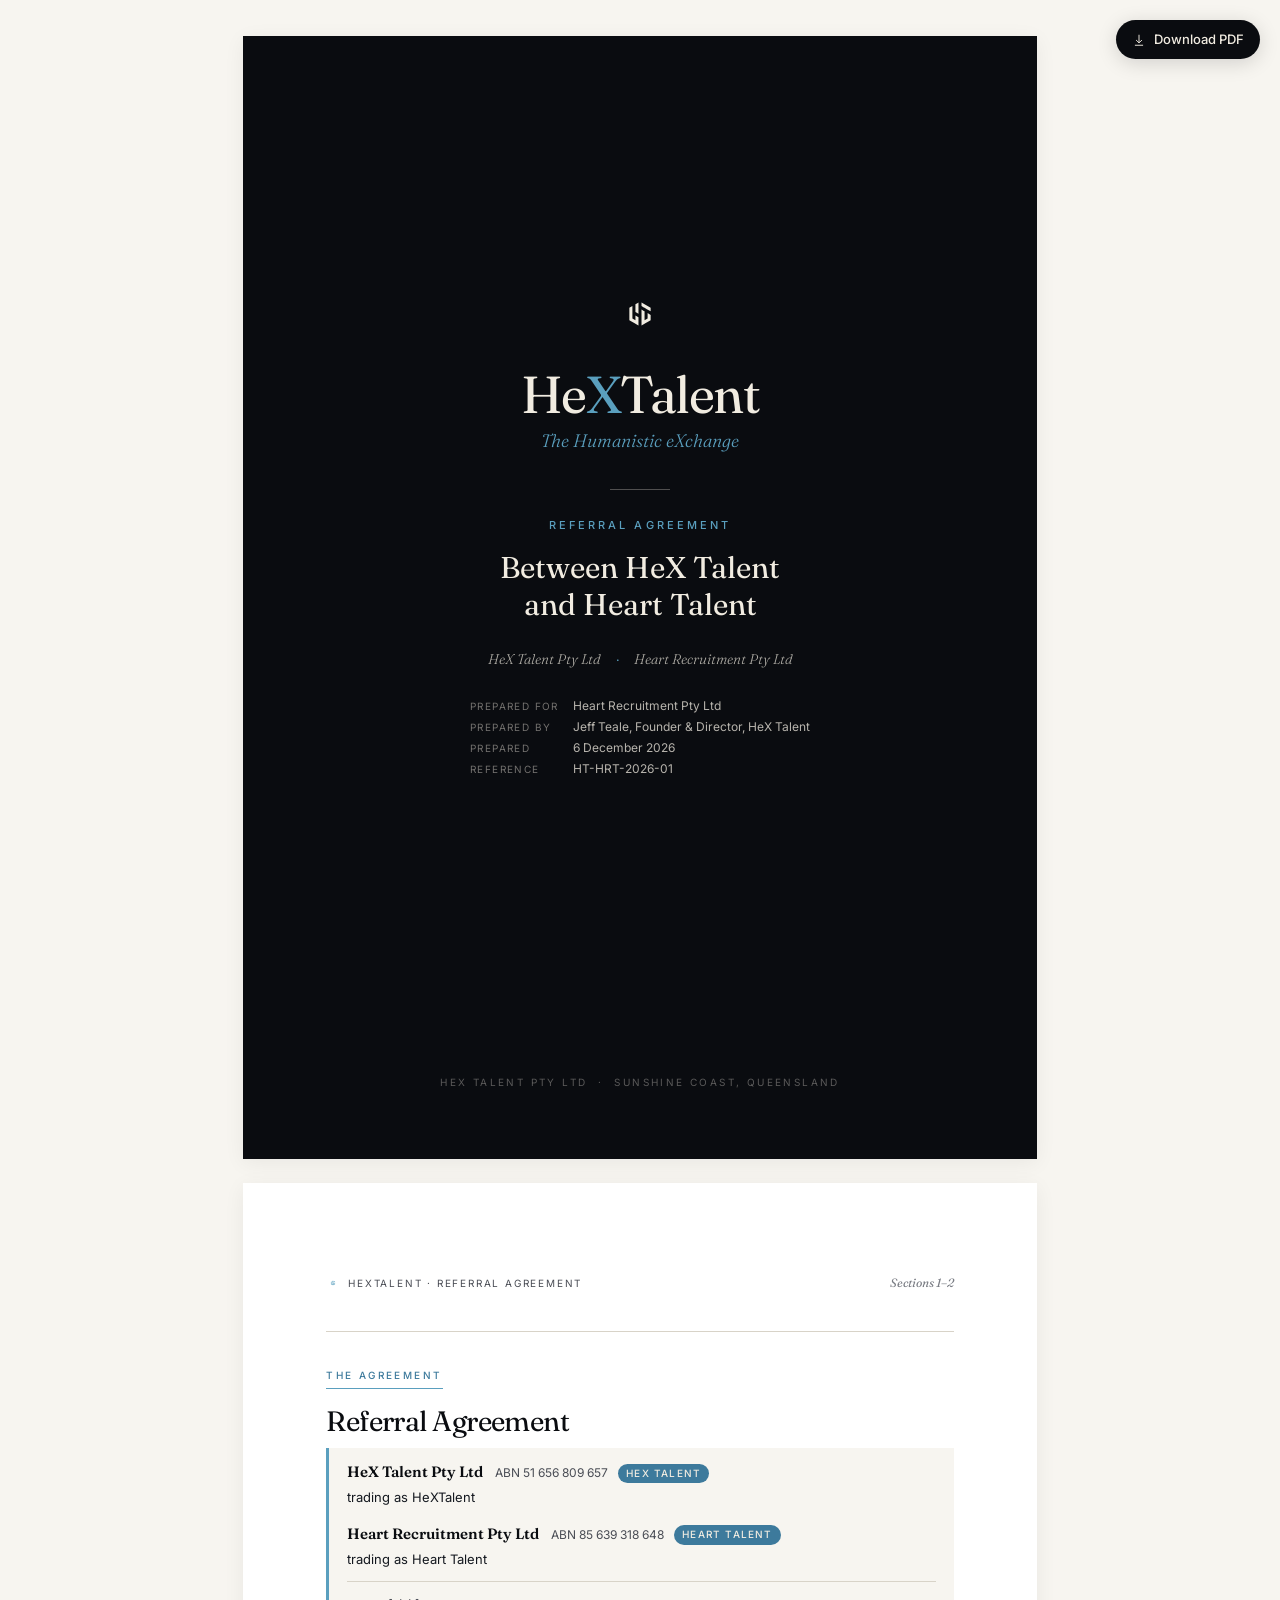
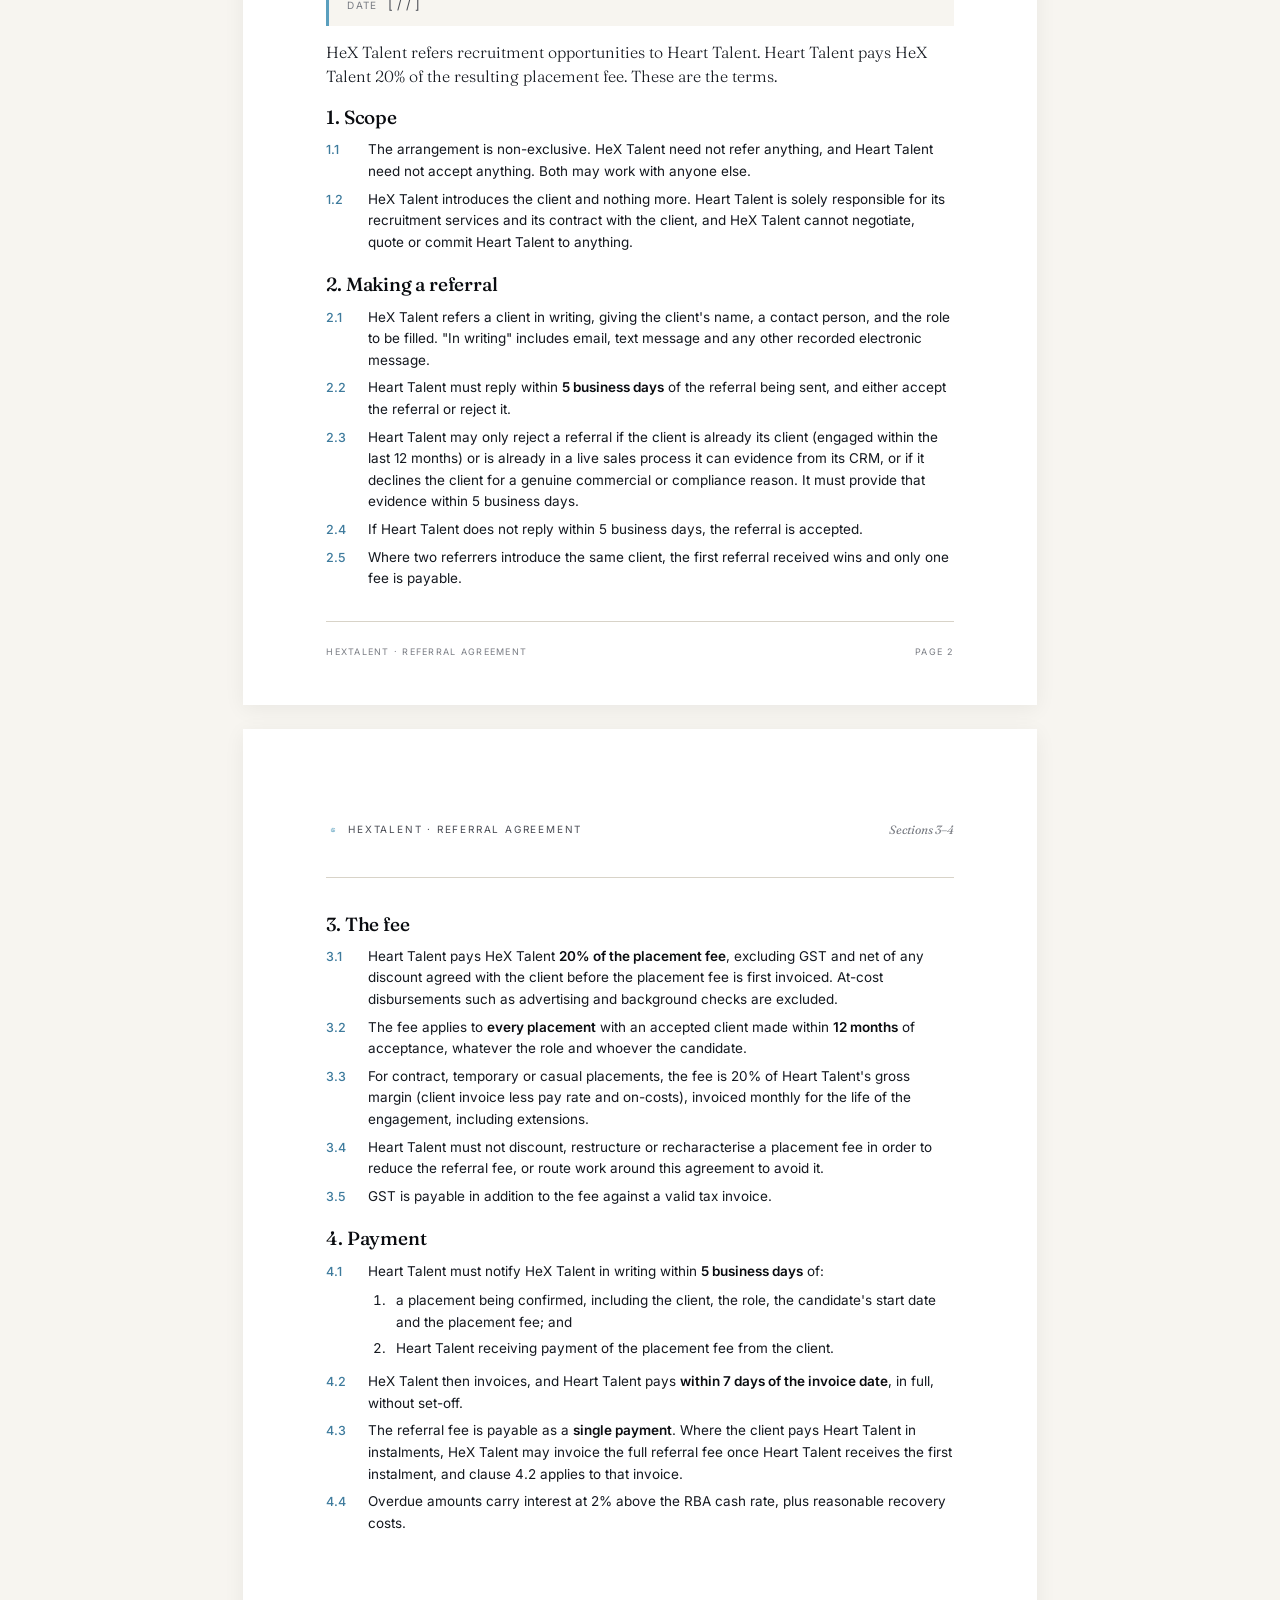
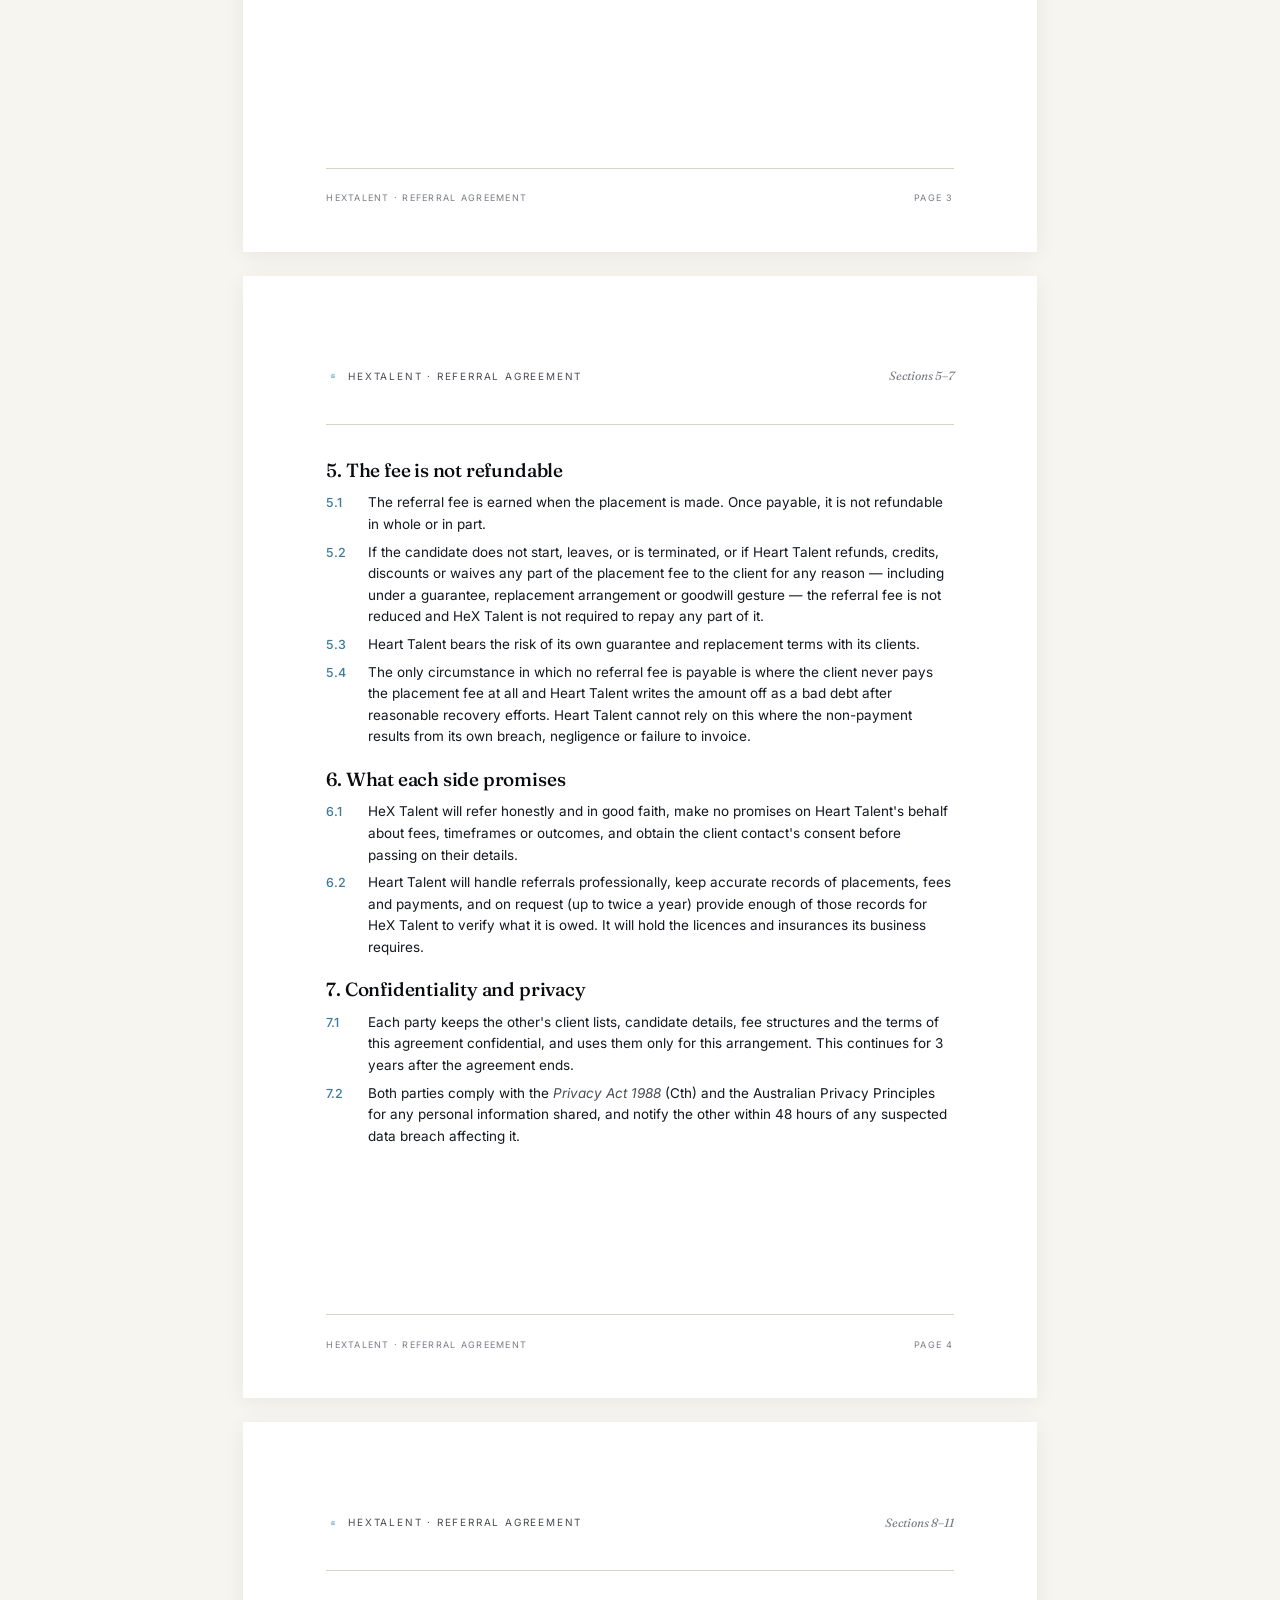
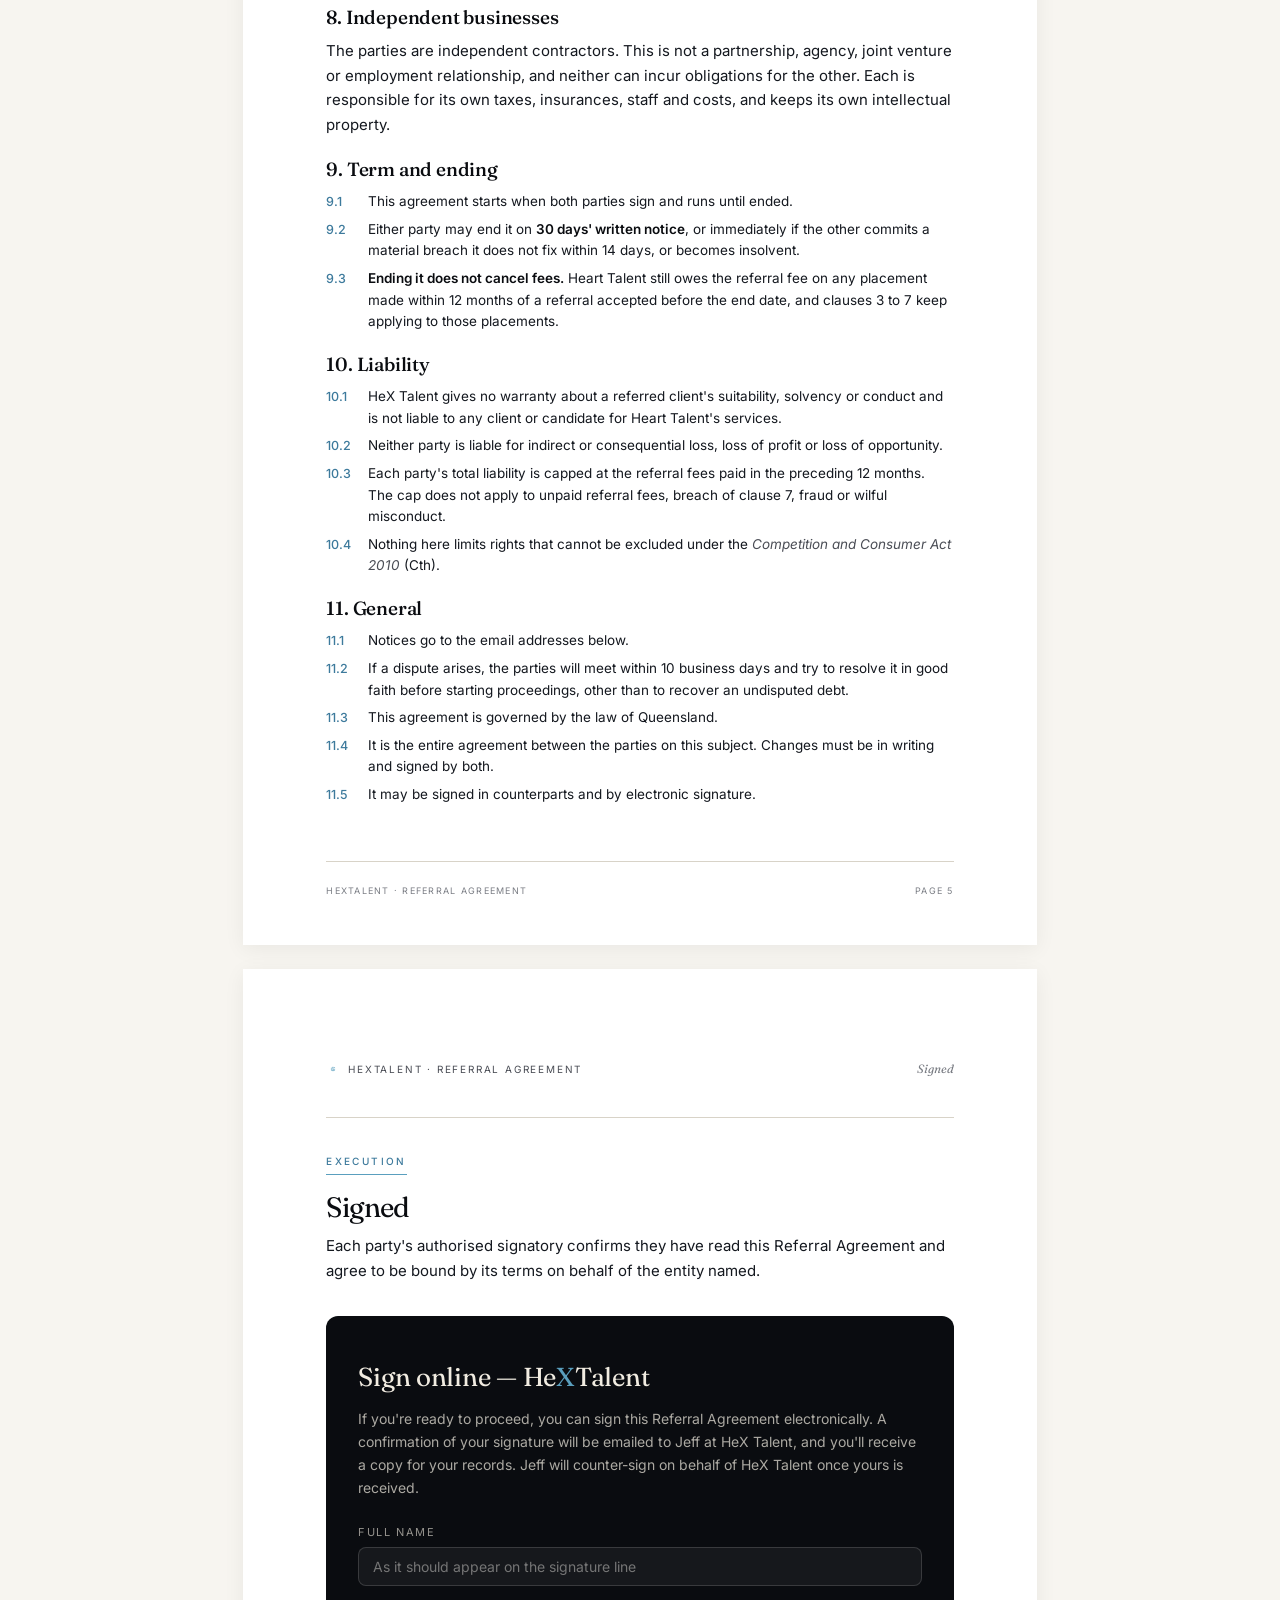
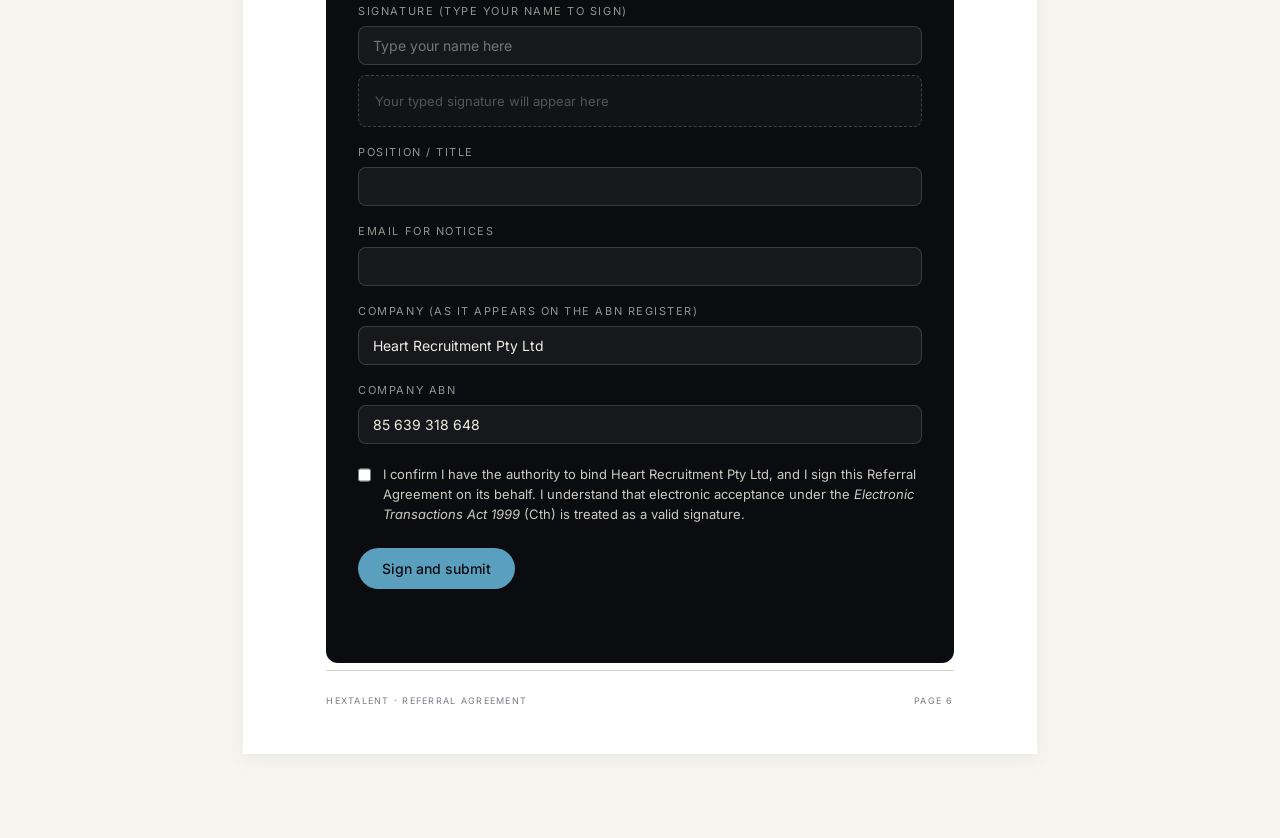
==== partners/heart-talent-r9m2x4t8/index.html @ b9ce0436 "Add Heart Talent referral agreement — signable page + PDF Bilateral referral agreement between HeX T" ====
<!DOCTYPE html>
<html lang="en">
<head>
  <meta charset="UTF-8" />
  <meta name="viewport" content="width=device-width, initial-scale=1.0" />
  <title>Referral Agreement — HeXTalent &amp; Heart Talent</title>
  <meta name="description" content="Bilateral referral agreement between HeX Talent Pty Ltd and Heart Recruitment Pty Ltd. HeXTalent refers recruitment opportunities to Heart Talent in return for a 20% referral fee." />
  <meta name="robots" content="noindex, nofollow" />
  <link rel="icon" type="image/svg+xml" href="/assets/favicon.svg" />
  <link rel="preconnect" href="https://fonts.googleapis.com" />
  <link rel="preconnect" href="https://fonts.gstatic.com" crossorigin />
  <link href="https://fonts.googleapis.com/css2?family=Fraunces:opsz,wght@9..144,300;9..144,400;9..144,500;9..144,600&family=Inter:wght@300;400;500;600&display=swap" rel="stylesheet" />
  <style>
    /* =================================================================
       Palette + type — shared between screen and print
       ================================================================= */
    :root {
      --ink: #0a0c10;
      --paper: #ffffff;
      --paper-soft: #f7f5f0;
      --border: #d8d3c8;
      --border-strong: #b5ad9d;
      --text: #14181f;
      --text-soft: #4a4d55;
      --text-mute: #7a7d84;
      --accent: #5a9fbe;
      --accent-deep: #3d7a9c;
      --cream: #f1ece1;
    }

    * { box-sizing: border-box; margin: 0; padding: 0; }

    html { -webkit-font-smoothing: antialiased; -moz-osx-font-smoothing: grayscale; }
    body {
      font-family: 'Inter', system-ui, sans-serif;
      color: var(--text);
      background: var(--paper-soft);
      font-size: 15px;
      line-height: 1.65;
    }

    h1, h2, h3, .display, .wordmark { font-family: 'Fraunces', 'Times New Roman', serif; letter-spacing: -0.01em; }

    /* =================================================================
       Page container
       ================================================================= */
    .page {
      background: var(--paper);
      max-width: 210mm;
      margin: 24px auto;
      padding: 24mm 22mm;
      box-shadow: 0 4px 20px rgba(0,0,0,0.06);
      min-height: 297mm;
      position: relative;
    }

    /* Cover page — full-bleed dark */
    .page--cover {
      background: var(--ink);
      color: var(--cream);
      padding: 0;
      display: flex;
      flex-direction: column;
      justify-content: space-between;
      align-items: stretch;
    }
    .cover-inner {
      flex: 1;
      display: flex;
      flex-direction: column;
      align-items: center;
      justify-content: center;
      text-align: center;
      padding: 20mm 20mm;
      max-width: 100%;
    }
    .cover-mark {
      width: 72px; height: 72px;
      margin: 0 auto 18px;
      display: flex; align-items: center; justify-content: center;
      color: var(--cream);
    }
    .cover-mark svg { width: 100%; height: 100%; }
    .cover-wordmark {
      font-family: 'Fraunces', serif;
      font-weight: 400;
      font-size: 52px;
      line-height: 1;
      letter-spacing: -0.03em;
      margin-bottom: 6px;
    }
    .cover-wordmark .x { color: var(--accent); }
    .cover-tagline {
      font-family: 'Fraunces', serif;
      font-style: italic;
      font-weight: 300;
      font-size: 18px;
      color: var(--accent);
      margin-bottom: 34px;
    }
    .cover-rule {
      width: 60px; height: 1px;
      background: rgba(241,236,225,0.3);
      margin: 0 auto 26px;
    }
    .cover-doctype {
      font-size: 11px;
      font-weight: 500;
      letter-spacing: 0.28em;
      text-transform: uppercase;
      color: var(--accent);
      margin-bottom: 14px;
    }
    .cover-title {
      font-family: 'Fraunces', serif;
      font-weight: 400;
      font-size: 30px;
      line-height: 1.25;
      color: var(--cream);
      margin-bottom: 24px;
    }
    .cover-parties {
      font-family: 'Fraunces', serif;
      font-weight: 300;
      font-style: italic;
      font-size: 14px;
      color: rgba(241,236,225,0.7);
      line-height: 1.7;
      margin-bottom: 24px;
    }
    .cover-parties .amp {
      display: inline-block;
      margin: 0 12px;
      color: var(--accent);
      font-style: normal;
    }
    .cover-meta {
      display: inline-block;
      text-align: left;
      font-size: 12px;
      color: rgba(241,236,225,0.75);
      line-height: 1.75;
    }
    .cover-meta .lbl {
      display: inline-block;
      width: 100px;
      color: rgba(241,236,225,0.45);
      font-size: 10px;
      letter-spacing: 0.14em;
      text-transform: uppercase;
    }
    .cover-footer {
      padding: 14mm 0 18mm;
      text-align: center;
      font-size: 10px;
      letter-spacing: 0.24em;
      text-transform: uppercase;
      color: rgba(241,236,225,0.35);
    }

    /* =================================================================
       Content pages
       ================================================================= */
    .page__header {
      display: flex;
      justify-content: space-between;
      align-items: center;
      padding-bottom: 10mm;
      margin-bottom: 8mm;
      border-bottom: 1px solid var(--border);
      font-size: 10px;
      letter-spacing: 0.18em;
      text-transform: uppercase;
      color: var(--text-mute);
    }
    .page__header .brand {
      display: flex; align-items: center; gap: 8px;
      color: var(--text-soft);
    }
    .page__header .brand svg { width: 14px; height: 14px; }
    .page__header .ref {
      font-family: 'Fraunces', serif;
      font-style: italic;
      text-transform: none;
      letter-spacing: 0;
      font-size: 12px;
      color: var(--text-mute);
    }

    .page__footer {
      position: absolute;
      bottom: 12mm;
      left: 22mm; right: 22mm;
      display: flex;
      justify-content: space-between;
      font-size: 9px;
      letter-spacing: 0.14em;
      text-transform: uppercase;
      color: var(--text-mute);
      padding-top: 6mm;
      border-top: 1px solid var(--border);
    }

    /* Typography inside pages */
    .eyebrow {
      display: inline-block;
      font-size: 10px;
      font-weight: 500;
      letter-spacing: 0.24em;
      text-transform: uppercase;
      color: var(--accent-deep);
      padding-bottom: 4px;
      border-bottom: 1px solid var(--accent);
      margin-bottom: 16px;
    }

    h1.doc-h1 {
      font-family: 'Fraunces', serif;
      font-weight: 400;
      font-size: 28px;
      line-height: 1.2;
      color: var(--ink);
      margin-bottom: 10px;
      letter-spacing: -0.02em;
    }
    h2.doc-h2 {
      font-family: 'Fraunces', serif;
      font-weight: 500;
      font-size: 19px;
      color: var(--ink);
      margin: 16px 0 6px;
      letter-spacing: -0.01em;
    }
    h2.doc-h2:first-of-type { margin-top: 6px; }
    h3.doc-h3 {
      font-family: 'Inter', sans-serif;
      font-weight: 600;
      font-size: 13px;
      color: var(--ink);
      margin: 14px 0 4px;
      letter-spacing: 0;
    }

    p { margin-bottom: 10px; color: var(--text); }
    p.lede {
      font-family: 'Fraunces', serif;
      font-weight: 300;
      font-size: 16px;
      line-height: 1.5;
      color: var(--text);
      margin-bottom: 14px;
    }

    /* Numbered clauses — key legal typography */
    .clause {
      display: grid;
      grid-template-columns: 42px 1fr;
      column-gap: 0;
      margin-bottom: 6px;
      align-items: baseline;
    }
    .clause .num {
      font-family: 'Inter', sans-serif;
      font-weight: 500;
      font-size: 12.5px;
      color: var(--accent-deep);
      letter-spacing: 0;
      padding-top: 1px;
    }
    .clause .body { color: var(--text); font-size: 13.5px; line-height: 1.6; }
    .clause .body em { color: var(--text-soft); font-style: italic; }
    .clause .body strong { color: var(--ink); font-weight: 600; }

    /* Inline mini-list inside a clause (e.g. clause 4.1 (1)+(2)) */
    ol.mini-list {
      margin: 8px 0 6px 0;
      padding-left: 22px;
      list-style: decimal;
    }
    ol.mini-list li { padding-left: 6px; margin-bottom: 4px; }

    /* Parties block — the "between" statement */
    .parties {
      background: var(--paper-soft);
      border-left: 3px solid var(--accent);
      padding: 12px 18px;
      margin: 8px 0 14px;
      font-size: 13px;
      line-height: 1.55;
    }
    .parties .p-row { display: block; margin-bottom: 4px; }
    .parties .p-row:last-child { margin-bottom: 0; }
    .parties .p-name { font-weight: 600; color: var(--ink); font-family: 'Fraunces', serif; font-size: 15px; }
    .parties .p-abn { color: var(--text-soft); font-size: 12px; margin-left: 8px; }
    .parties .p-tag {
      display: inline-block;
      background: var(--accent-deep);
      color: var(--cream);
      font-size: 10px;
      font-weight: 500;
      letter-spacing: 0.12em;
      text-transform: uppercase;
      padding: 2px 8px;
      border-radius: 100px;
      margin-left: 6px;
      vertical-align: middle;
    }
    .parties .date-line {
      margin-top: 12px;
      padding-top: 12px;
      border-top: 1px solid var(--border);
      font-size: 13px;
      color: var(--text-soft);
    }
    .parties .date-line .date-label {
      font-size: 10px;
      letter-spacing: 0.14em;
      text-transform: uppercase;
      color: var(--text-mute);
      margin-right: 10px;
    }

    /* Callout / summary box */
    .callout {
      background: var(--paper-soft);
      border-left: 3px solid var(--accent);
      padding: 16px 20px;
      margin: 18px 0;
      font-size: 13px;
      color: var(--text-soft);
    }

    /* Signature block (print) */
    .sig-block {
      margin-top: 40px;
      display: grid;
      grid-template-columns: 1fr 1fr;
      gap: 40px;
    }
    .sig-party h3 {
      font-family: 'Fraunces', serif;
      font-weight: 500;
      font-size: 15px;
      margin-bottom: 6px;
      color: var(--ink);
    }
    .sig-party .party-abn {
      font-size: 11px;
      color: var(--text-mute);
      margin-bottom: 20px;
    }
    .sig-line {
      border-bottom: 1px solid var(--text-soft);
      height: 30px;
      margin-bottom: 4px;
    }
    .sig-label {
      font-size: 10px;
      letter-spacing: 0.14em;
      text-transform: uppercase;
      color: var(--text-mute);
      margin-bottom: 14px;
    }
    .sig-prefill {
      padding: 6px 0 4px;
      font-family: 'Fraunces', serif;
      font-size: 15px;
      color: var(--ink);
    }
    .sig-prefill.role { font-family: 'Inter', sans-serif; font-size: 13px; }

    /* Accept form (screen only) */
    .accept-form {
      background: var(--ink);
      color: var(--cream);
      padding: 40px 32px;
      border-radius: 12px;
      margin-top: 32px;
    }
    .accept-form h2 {
      font-family: 'Fraunces', serif;
      font-weight: 400;
      font-size: 26px;
      color: var(--cream);
      margin-bottom: 8px;
    }
    .accept-form h2 .x { color: var(--accent); }
    .accept-form .accept-intro {
      color: rgba(241,236,225,0.7);
      font-size: 14px;
      margin-bottom: 24px;
    }
    .accept-form label {
      display: block;
      font-size: 11px;
      letter-spacing: 0.14em;
      text-transform: uppercase;
      color: rgba(241,236,225,0.6);
      margin-bottom: 6px;
      margin-top: 16px;
    }
    .accept-form input[type="text"],
    .accept-form input[type="email"] {
      width: 100%;
      padding: 10px 14px;
      font-size: 14px;
      background: rgba(255,255,255,0.05);
      border: 1px solid rgba(255,255,255,0.15);
      border-radius: 8px;
      color: var(--cream);
      font-family: inherit;
    }
    .accept-form input:focus {
      outline: none;
      border-color: var(--accent);
      background: rgba(255,255,255,0.08);
    }
    .accept-form .signature-preview {
      margin-top: 10px;
      padding: 14px 16px;
      background: rgba(255,255,255,0.03);
      border: 1px dashed rgba(255,255,255,0.2);
      border-radius: 8px;
      font-family: 'Fraunces', serif;
      font-style: italic;
      font-size: 22px;
      color: var(--cream);
      min-height: 52px;
      display: flex;
      align-items: center;
    }
    .accept-form .signature-preview.empty {
      color: rgba(241,236,225,0.3);
      font-size: 13px;
      font-style: normal;
      font-family: 'Inter', sans-serif;
    }
    .accept-form .confirm-row {
      display: flex;
      gap: 12px;
      align-items: flex-start;
      margin-top: 20px;
      font-size: 13px;
      color: rgba(241,236,225,0.85);
      line-height: 1.55;
    }
    .accept-form input[type="checkbox"] {
      margin-top: 3px;
      width: 16px; height: 16px;
      accent-color: var(--accent);
    }
    .accept-form button {
      margin-top: 24px;
      background: var(--accent);
      color: var(--ink);
      font-family: inherit;
      font-weight: 500;
      font-size: 14px;
      padding: 12px 24px;
      border: none;
      border-radius: 100px;
      cursor: pointer;
      transition: background 0.2s;
    }
    .accept-form button:hover { background: var(--cream); }
    .accept-form button:disabled { opacity: 0.4; cursor: not-allowed; }
    .accept-form .status {
      margin-top: 16px;
      font-size: 13px;
      min-height: 18px;
    }
    .accept-form .status.error { color: #ffb4b4; }
    .accept-form .status.success { color: #b7e5c8; }

    .accept-success {
      background: var(--ink);
      color: var(--cream);
      padding: 60px 32px;
      border-radius: 12px;
      margin-top: 32px;
      text-align: center;
    }
    .accept-success h2 {
      font-family: 'Fraunces', serif;
      font-size: 32px;
      font-weight: 400;
      color: var(--cream);
      margin-bottom: 12px;
    }
    .accept-success p {
      color: rgba(241,236,225,0.75);
      font-size: 15px;
      max-width: 540px;
      margin: 0 auto;
    }

    /* Print-only / screen-only helpers */
    .print-only { display: none; }
    .screen-only { display: block; }

    /* Floating "Download PDF" pill — screen only */
    .pdf-pill {
      position: fixed;
      top: 20px;
      right: 20px;
      display: inline-flex;
      align-items: center;
      gap: 8px;
      padding: 9px 16px;
      background: var(--ink);
      color: var(--cream);
      font-size: 13px;
      font-weight: 500;
      font-family: 'Inter', sans-serif;
      border-radius: 100px;
      text-decoration: none;
      box-shadow: 0 4px 20px rgba(0,0,0,0.15);
      z-index: 100;
      transition: transform 200ms ease, background 200ms ease;
    }
    .pdf-pill:hover { transform: translateY(-2px); background: var(--accent-deep); }
    .pdf-pill svg { width: 14px; height: 14px; }
    @media screen and (max-width: 640px) {
      .pdf-pill { top: 12px; right: 12px; padding: 7px 12px; font-size: 12px; }
    }

    /* Screen-only web background */
    @media screen {
      body { background: var(--paper-soft); padding: 12px 0 60px; }
    }

    /* =================================================================
       Print styles — for Chrome headless → PDF export
       ================================================================= */
    @media print {
      @page {
        size: A4;
        margin: 20mm 22mm 22mm;
        @bottom-right {
          content: counter(page);
          font-family: 'Inter', sans-serif;
          font-size: 9pt;
          color: #7a7d84;
          letter-spacing: 0.14em;
        }
        @bottom-left {
          content: "HeXTalent · Referral Agreement";
          font-family: 'Inter', sans-serif;
          font-size: 8pt;
          color: #7a7d84;
          letter-spacing: 0.14em;
          text-transform: uppercase;
        }
      }
      @page :first {
        @bottom-right { content: none; }
        @bottom-left { content: none; }
      }
      .page--cover {
        padding: 0 !important;
        min-height: 245mm;
        display: flex;
        align-items: center;
        justify-content: center;
      }
      body { background: white !important; }
      .page {
        box-shadow: none;
        margin: 0;
        padding: 0;
        min-height: auto;
        page-break-after: always;
      }
      .page:last-child { page-break-after: auto; }
      .page__footer { display: none; }
      .pdf-pill, .screen-only { display: none !important; }
      .print-only { display: block !important; }
      .sig-block { display: grid !important; }

      /* Keep clauses, headings, and the parties block from splitting badly */
      h1.doc-h1, h2.doc-h2, h3.doc-h3 { page-break-after: avoid; break-after: avoid; }
      .clause { page-break-inside: avoid; break-inside: avoid; }
      .parties { page-break-inside: avoid; break-inside: avoid; }
      .sig-block { page-break-inside: avoid; break-inside: avoid; }
      .sig-party { page-break-inside: avoid; break-inside: avoid; }
      p { orphans: 3; widows: 3; }
    }
  </style>
</head>
<body>

<a class="pdf-pill screen-only" href="/partners/heart-talent-r9m2x4t8/agreement.pdf" download="HeXTalent-Heart-Talent-Referral-Agreement.pdf" aria-label="Download PDF version">
  <svg viewBox="0 0 24 24" fill="none" stroke="currentColor" stroke-width="1.6"><path d="M12 3v14m0 0l-5-5m5 5l5-5M5 21h14"/></svg>
  Download PDF
</a>

<!-- ==================== COVER PAGE ==================== -->
<section class="page page--cover">
  <div class="cover-inner">
    <div class="cover-mark">
      <svg viewBox="0 0 8467 8467" fill="currentColor">
        <path d="M4055 2891l-86 49 -272 158 0 147 0 266 0 147 0 329 358 207 0 -330 0 -83 0 -330 0 -147 0 0 0 -413zm357 413l268 155 90 52 268 155 447 258 0 -413 -715 -413 0 0 -358 -207 0 413zm715 1239l0 206 -357 207 0 -1032 -90 -52 -268 -155 0 516 0 242 0 687 0 413 358 -206 89 -52 268 -155 358 -206 0 -619 -358 -207 0 413zm-1788 -826l0 -413 -357 207 0 1445 357 206 268 155 90 52 358 206 0 -79 0 -334 0 -142 0 -413 -358 -207 0 413 0 143 -358 -207 0 -1032z"/>
      </svg>
    </div>
    <div class="cover-wordmark">He<span class="x">X</span>Talent</div>
    <div class="cover-tagline">The Humanistic eXchange</div>

    <div class="cover-rule"></div>

    <div class="cover-doctype">Referral Agreement</div>
    <div class="cover-title">Between HeX Talent<br/>and Heart Talent</div>

    <div class="cover-parties">
      HeX Talent Pty Ltd <span class="amp">·</span> Heart Recruitment Pty Ltd
    </div>

    <div class="cover-meta">
      <div><span class="lbl">Prepared for</span> Heart Recruitment Pty Ltd</div>
      <div><span class="lbl">Prepared by</span> Jeff Teale, Founder &amp; Director, HeX Talent</div>
      <div><span class="lbl">Prepared</span> <span data-today>—</span></div>
      <div><span class="lbl">Reference</span> HT-HRT-2026-01</div>
    </div>
  </div>
  <div class="cover-footer">Hex Talent Pty Ltd &nbsp;·&nbsp; Sunshine Coast, Queensland</div>
</section>

<!-- ==================== PAGE 2 — PARTIES + CLAUSES 1–2 ==================== -->
<section class="page">
  <header class="page__header">
    <div class="brand">
      <svg viewBox="0 0 8467 8467" fill="currentColor" style="color: var(--accent);"><path d="M4055 2891l-86 49 -272 158 0 147 0 266 0 147 0 329 358 207 0 -330 0 -83 0 -330 0 -147 0 0 0 -413zm357 413l268 155 90 52 268 155 447 258 0 -413 -715 -413 0 0 -358 -207 0 413zm715 1239l0 206 -357 207 0 -1032 -90 -52 -268 -155 0 516 0 242 0 687 0 413 358 -206 89 -52 268 -155 358 -206 0 -619 -358 -207 0 413zm-1788 -826l0 -413 -357 207 0 1445 357 206 268 155 90 52 358 206 0 -79 0 -334 0 -142 0 -413 -358 -207 0 413 0 143 -358 -207 0 -1032z"/></svg>
      HeXTalent · Referral Agreement
    </div>
    <div class="ref">Sections 1–2</div>
  </header>

  <div class="eyebrow">The Agreement</div>
  <h1 class="doc-h1">Referral Agreement</h1>

  <div class="parties">
    <div class="p-row">
      <span class="p-name">HeX Talent Pty Ltd</span>
      <span class="p-abn">ABN 51 656 809 657</span>
      <span class="p-tag">HeX Talent</span>
    </div>
    <div class="p-row" style="margin-top:4px;">trading as HeXTalent</div>
    <div class="p-row" style="margin-top:14px;">
      <span class="p-name">Heart Recruitment Pty Ltd</span>
      <span class="p-abn">ABN 85 639 318 648</span>
      <span class="p-tag">Heart Talent</span>
    </div>
    <div class="p-row" style="margin-top:4px;">trading as Heart Talent</div>
    <div class="date-line">
      <span class="date-label">Date</span>[    /    /    ]
    </div>
  </div>

  <p class="lede">HeX Talent refers recruitment opportunities to Heart Talent. Heart Talent pays HeX Talent 20% of the resulting placement fee. These are the terms.</p>

  <h2 class="doc-h2">1. Scope</h2>
  <div class="clause"><div class="num">1.1</div><div class="body">The arrangement is non-exclusive. HeX Talent need not refer anything, and Heart Talent need not accept anything. Both may work with anyone else.</div></div>
  <div class="clause"><div class="num">1.2</div><div class="body">HeX Talent introduces the client and nothing more. Heart Talent is solely responsible for its recruitment services and its contract with the client, and HeX Talent cannot negotiate, quote or commit Heart Talent to anything.</div></div>

  <h2 class="doc-h2">2. Making a referral</h2>
  <div class="clause"><div class="num">2.1</div><div class="body">HeX Talent refers a client in writing, giving the client's name, a contact person, and the role to be filled. "In writing" includes email, text message and any other recorded electronic message.</div></div>
  <div class="clause"><div class="num">2.2</div><div class="body">Heart Talent must reply within <strong>5 business days</strong> of the referral being sent, and either accept the referral or reject it.</div></div>
  <div class="clause"><div class="num">2.3</div><div class="body">Heart Talent may only reject a referral if the client is already its client (engaged within the last 12 months) or is already in a live sales process it can evidence from its CRM, or if it declines the client for a genuine commercial or compliance reason. It must provide that evidence within 5 business days.</div></div>
  <div class="clause"><div class="num">2.4</div><div class="body">If Heart Talent does not reply within 5 business days, the referral is accepted.</div></div>
  <div class="clause"><div class="num">2.5</div><div class="body">Where two referrers introduce the same client, the first referral received wins and only one fee is payable.</div></div>

  <div class="page__footer"><span>HeXTalent · Referral Agreement</span><span>Page 2</span></div>
</section>

<!-- ==================== PAGE 3 — CLAUSES 3–4 ==================== -->
<section class="page">
  <header class="page__header">
    <div class="brand">
      <svg viewBox="0 0 8467 8467" fill="currentColor" style="color: var(--accent);"><path d="M4055 2891l-86 49 -272 158 0 147 0 266 0 147 0 329 358 207 0 -330 0 -83 0 -330 0 -147 0 0 0 -413zm357 413l268 155 90 52 268 155 447 258 0 -413 -715 -413 0 0 -358 -207 0 413zm715 1239l0 206 -357 207 0 -1032 -90 -52 -268 -155 0 516 0 242 0 687 0 413 358 -206 89 -52 268 -155 358 -206 0 -619 -358 -207 0 413zm-1788 -826l0 -413 -357 207 0 1445 357 206 268 155 90 52 358 206 0 -79 0 -334 0 -142 0 -413 -358 -207 0 413 0 143 -358 -207 0 -1032z"/></svg>
      HeXTalent · Referral Agreement
    </div>
    <div class="ref">Sections 3–4</div>
  </header>

  <h2 class="doc-h2">3. The fee</h2>
  <div class="clause"><div class="num">3.1</div><div class="body">Heart Talent pays HeX Talent <strong>20% of the placement fee</strong>, excluding GST and net of any discount agreed with the client before the placement fee is first invoiced. At-cost disbursements such as advertising and background checks are excluded.</div></div>
  <div class="clause"><div class="num">3.2</div><div class="body">The fee applies to <strong>every placement</strong> with an accepted client made within <strong>12 months</strong> of acceptance, whatever the role and whoever the candidate.</div></div>
  <div class="clause"><div class="num">3.3</div><div class="body">For contract, temporary or casual placements, the fee is 20% of Heart Talent's gross margin (client invoice less pay rate and on-costs), invoiced monthly for the life of the engagement, including extensions.</div></div>
  <div class="clause"><div class="num">3.4</div><div class="body">Heart Talent must not discount, restructure or recharacterise a placement fee in order to reduce the referral fee, or route work around this agreement to avoid it.</div></div>
  <div class="clause"><div class="num">3.5</div><div class="body">GST is payable in addition to the fee against a valid tax invoice.</div></div>

  <h2 class="doc-h2">4. Payment</h2>
  <div class="clause"><div class="num">4.1</div><div class="body">Heart Talent must notify HeX Talent in writing within <strong>5 business days</strong> of:
    <ol class="mini-list">
      <li>a placement being confirmed, including the client, the role, the candidate's start date and the placement fee; and</li>
      <li>Heart Talent receiving payment of the placement fee from the client.</li>
    </ol>
  </div></div>
  <div class="clause"><div class="num">4.2</div><div class="body">HeX Talent then invoices, and Heart Talent pays <strong>within 7 days of the invoice date</strong>, in full, without set-off.</div></div>
  <div class="clause"><div class="num">4.3</div><div class="body">The referral fee is payable as a <strong>single payment</strong>. Where the client pays Heart Talent in instalments, HeX Talent may invoice the full referral fee once Heart Talent receives the first instalment, and clause 4.2 applies to that invoice.</div></div>
  <div class="clause"><div class="num">4.4</div><div class="body">Overdue amounts carry interest at 2% above the RBA cash rate, plus reasonable recovery costs.</div></div>

  <div class="page__footer"><span>HeXTalent · Referral Agreement</span><span>Page 3</span></div>
</section>

<!-- ==================== PAGE 4 — CLAUSES 5–7 ==================== -->
<section class="page">
  <header class="page__header">
    <div class="brand">
      <svg viewBox="0 0 8467 8467" fill="currentColor" style="color: var(--accent);"><path d="M4055 2891l-86 49 -272 158 0 147 0 266 0 147 0 329 358 207 0 -330 0 -83 0 -330 0 -147 0 0 0 -413zm357 413l268 155 90 52 268 155 447 258 0 -413 -715 -413 0 0 -358 -207 0 413zm715 1239l0 206 -357 207 0 -1032 -90 -52 -268 -155 0 516 0 242 0 687 0 413 358 -206 89 -52 268 -155 358 -206 0 -619 -358 -207 0 413zm-1788 -826l0 -413 -357 207 0 1445 357 206 268 155 90 52 358 206 0 -79 0 -334 0 -142 0 -413 -358 -207 0 413 0 143 -358 -207 0 -1032z"/></svg>
      HeXTalent · Referral Agreement
    </div>
    <div class="ref">Sections 5–7</div>
  </header>

  <h2 class="doc-h2">5. The fee is not refundable</h2>
  <div class="clause"><div class="num">5.1</div><div class="body">The referral fee is earned when the placement is made. Once payable, it is not refundable in whole or in part.</div></div>
  <div class="clause"><div class="num">5.2</div><div class="body">If the candidate does not start, leaves, or is terminated, or if Heart Talent refunds, credits, discounts or waives any part of the placement fee to the client for any reason — including under a guarantee, replacement arrangement or goodwill gesture — the referral fee is not reduced and HeX Talent is not required to repay any part of it.</div></div>
  <div class="clause"><div class="num">5.3</div><div class="body">Heart Talent bears the risk of its own guarantee and replacement terms with its clients.</div></div>
  <div class="clause"><div class="num">5.4</div><div class="body">The only circumstance in which no referral fee is payable is where the client never pays the placement fee at all and Heart Talent writes the amount off as a bad debt after reasonable recovery efforts. Heart Talent cannot rely on this where the non-payment results from its own breach, negligence or failure to invoice.</div></div>

  <h2 class="doc-h2">6. What each side promises</h2>
  <div class="clause"><div class="num">6.1</div><div class="body">HeX Talent will refer honestly and in good faith, make no promises on Heart Talent's behalf about fees, timeframes or outcomes, and obtain the client contact's consent before passing on their details.</div></div>
  <div class="clause"><div class="num">6.2</div><div class="body">Heart Talent will handle referrals professionally, keep accurate records of placements, fees and payments, and on request (up to twice a year) provide enough of those records for HeX Talent to verify what it is owed. It will hold the licences and insurances its business requires.</div></div>

  <h2 class="doc-h2">7. Confidentiality and privacy</h2>
  <div class="clause"><div class="num">7.1</div><div class="body">Each party keeps the other's client lists, candidate details, fee structures and the terms of this agreement confidential, and uses them only for this arrangement. This continues for 3 years after the agreement ends.</div></div>
  <div class="clause"><div class="num">7.2</div><div class="body">Both parties comply with the <em>Privacy Act 1988</em> (Cth) and the Australian Privacy Principles for any personal information shared, and notify the other within 48 hours of any suspected data breach affecting it.</div></div>

  <div class="page__footer"><span>HeXTalent · Referral Agreement</span><span>Page 4</span></div>
</section>

<!-- ==================== PAGE 5 — CLAUSES 8–11 ==================== -->
<section class="page">
  <header class="page__header">
    <div class="brand">
      <svg viewBox="0 0 8467 8467" fill="currentColor" style="color: var(--accent);"><path d="M4055 2891l-86 49 -272 158 0 147 0 266 0 147 0 329 358 207 0 -330 0 -83 0 -330 0 -147 0 0 0 -413zm357 413l268 155 90 52 268 155 447 258 0 -413 -715 -413 0 0 -358 -207 0 413zm715 1239l0 206 -357 207 0 -1032 -90 -52 -268 -155 0 516 0 242 0 687 0 413 358 -206 89 -52 268 -155 358 -206 0 -619 -358 -207 0 413zm-1788 -826l0 -413 -357 207 0 1445 357 206 268 155 90 52 358 206 0 -79 0 -334 0 -142 0 -413 -358 -207 0 413 0 143 -358 -207 0 -1032z"/></svg>
      HeXTalent · Referral Agreement
    </div>
    <div class="ref">Sections 8–11</div>
  </header>

  <h2 class="doc-h2">8. Independent businesses</h2>
  <p>The parties are independent contractors. This is not a partnership, agency, joint venture or employment relationship, and neither can incur obligations for the other. Each is responsible for its own taxes, insurances, staff and costs, and keeps its own intellectual property.</p>

  <h2 class="doc-h2">9. Term and ending</h2>
  <div class="clause"><div class="num">9.1</div><div class="body">This agreement starts when both parties sign and runs until ended.</div></div>
  <div class="clause"><div class="num">9.2</div><div class="body">Either party may end it on <strong>30 days' written notice</strong>, or immediately if the other commits a material breach it does not fix within 14 days, or becomes insolvent.</div></div>
  <div class="clause"><div class="num">9.3</div><div class="body"><strong>Ending it does not cancel fees.</strong> Heart Talent still owes the referral fee on any placement made within 12 months of a referral accepted before the end date, and clauses 3 to 7 keep applying to those placements.</div></div>

  <h2 class="doc-h2">10. Liability</h2>
  <div class="clause"><div class="num">10.1</div><div class="body">HeX Talent gives no warranty about a referred client's suitability, solvency or conduct and is not liable to any client or candidate for Heart Talent's services.</div></div>
  <div class="clause"><div class="num">10.2</div><div class="body">Neither party is liable for indirect or consequential loss, loss of profit or loss of opportunity.</div></div>
  <div class="clause"><div class="num">10.3</div><div class="body">Each party's total liability is capped at the referral fees paid in the preceding 12 months. The cap does not apply to unpaid referral fees, breach of clause 7, fraud or wilful misconduct.</div></div>
  <div class="clause"><div class="num">10.4</div><div class="body">Nothing here limits rights that cannot be excluded under the <em>Competition and Consumer Act 2010</em> (Cth).</div></div>

  <h2 class="doc-h2">11. General</h2>
  <div class="clause"><div class="num">11.1</div><div class="body">Notices go to the email addresses below.</div></div>
  <div class="clause"><div class="num">11.2</div><div class="body">If a dispute arises, the parties will meet within 10 business days and try to resolve it in good faith before starting proceedings, other than to recover an undisputed debt.</div></div>
  <div class="clause"><div class="num">11.3</div><div class="body">This agreement is governed by the law of Queensland.</div></div>
  <div class="clause"><div class="num">11.4</div><div class="body">It is the entire agreement between the parties on this subject. Changes must be in writing and signed by both.</div></div>
  <div class="clause"><div class="num">11.5</div><div class="body">It may be signed in counterparts and by electronic signature.</div></div>

  <div class="page__footer"><span>HeXTalent · Referral Agreement</span><span>Page 5</span></div>
</section>

<!-- ==================== PAGE 6 — SIGNATURE + ACCEPT FORM ==================== -->
<section class="page">
  <header class="page__header">
    <div class="brand">
      <svg viewBox="0 0 8467 8467" fill="currentColor" style="color: var(--accent);"><path d="M4055 2891l-86 49 -272 158 0 147 0 266 0 147 0 329 358 207 0 -330 0 -83 0 -330 0 -147 0 0 0 -413zm357 413l268 155 90 52 268 155 447 258 0 -413 -715 -413 0 0 -358 -207 0 413zm715 1239l0 206 -357 207 0 -1032 -90 -52 -268 -155 0 516 0 242 0 687 0 413 358 -206 89 -52 268 -155 358 -206 0 -619 -358 -207 0 413zm-1788 -826l0 -413 -357 207 0 1445 357 206 268 155 90 52 358 206 0 -79 0 -334 0 -142 0 -413 -358 -207 0 413 0 143 -358 -207 0 -1032z"/></svg>
      HeXTalent · Referral Agreement
    </div>
    <div class="ref">Signed</div>
  </header>

  <div class="eyebrow">Execution</div>
  <h1 class="doc-h1">Signed</h1>

  <p>Each party's authorised signatory confirms they have read this Referral Agreement and agree to be bound by its terms on behalf of the entity named.</p>

  <!-- Print-only signature block (both parties) -->
  <div class="sig-block print-only">
    <div class="sig-party">
      <h3>Signed on behalf of Heart Recruitment Pty Ltd</h3>
      <div class="party-abn">ABN 85 639 318 648</div>
      <div class="sig-line"></div><div class="sig-label">Signature</div>
      <div class="sig-line"></div><div class="sig-label">Printed name</div>
      <div class="sig-line"></div><div class="sig-label">Position</div>
      <div class="sig-line"></div><div class="sig-label">Date</div>
      <div class="sig-line"></div><div class="sig-label">Email for notices</div>
    </div>
    <div class="sig-party">
      <h3>Signed on behalf of Hex Talent Pty Ltd</h3>
      <div class="party-abn">ABN 51 656 809 657</div>
      <div class="sig-line" style="border-bottom-style: dashed;"></div><div class="sig-label">Signature</div>
      <div class="sig-prefill">Jeff Teale</div><div class="sig-label">Printed name</div>
      <div class="sig-prefill role">Founder &amp; Director</div><div class="sig-label">Position</div>
      <div class="sig-line"></div><div class="sig-label">Date</div>
      <div class="sig-prefill role">jeff@hextalent.com.au</div><div class="sig-label">Email for notices</div>
    </div>
  </div>

  <!-- Screen-only accept form (interactive) — for Heart Talent to sign -->
  <div class="accept-form screen-only" id="acceptForm">
    <h2>Sign online — He<span class="x">X</span>Talent</h2>
    <p class="accept-intro">If you're ready to proceed, you can sign this Referral Agreement electronically. A confirmation of your signature will be emailed to Jeff at HeX Talent, and you'll receive a copy for your records. Jeff will counter-sign on behalf of HeX Talent once yours is received.</p>

    <form id="acceptFormEl">
      <label for="af-name">Full name</label>
      <input type="text" id="af-name" name="name" required autocomplete="name" placeholder="As it should appear on the signature line" />

      <label for="af-signature">Signature (type your name to sign)</label>
      <input type="text" id="af-signature" name="signature" required placeholder="Type your name here" />
      <div class="signature-preview empty" id="af-signature-preview">Your typed signature will appear here</div>

      <label for="af-position">Position / title</label>
      <input type="text" id="af-position" name="position" required autocomplete="organization-title" />

      <label for="af-email">Email for notices</label>
      <input type="email" id="af-email" name="email" required autocomplete="email" />

      <label for="af-company">Company (as it appears on the ABN register)</label>
      <input type="text" id="af-company" name="company" value="Heart Recruitment Pty Ltd" required />

      <label for="af-abn">Company ABN</label>
      <input type="text" id="af-abn" name="abn" value="85 639 318 648" required />

      <div class="confirm-row">
        <input type="checkbox" id="af-agree" name="agree" required />
        <label for="af-agree" style="text-transform: none; letter-spacing: 0; font-size: 13px; color: rgba(241,236,225,0.85); margin: 0;">I confirm I have the authority to bind Heart Recruitment Pty Ltd, and I sign this Referral Agreement on its behalf. I understand that electronic acceptance under the <em>Electronic Transactions Act 1999</em> (Cth) is treated as a valid signature.</label>
      </div>

      <button type="submit" id="af-submit">Sign and submit</button>
      <div class="status" id="af-status"></div>
    </form>
  </div>

  <div class="accept-success screen-only" id="acceptSuccess" style="display:none;">
    <h2>Thank you.</h2>
    <p>Your signature has been received. Jeff will counter-sign on behalf of HeX Talent and email you a copy of the fully signed Agreement for your records. If you have any questions in the meantime, please reach him on jeff@hextalent.com.au or 0413 682 586.</p>
  </div>

  <div class="page__footer"><span>HeXTalent · Referral Agreement</span><span>Page 6</span></div>
</section>

<script>
  // Populate today's date on the cover page
  (function(){
    const d = new Date();
    const months = ['January','February','March','April','May','June','July','August','September','October','November','December'];
    const dateStr = d.getDate() + ' ' + months[d.getMonth()] + ' ' + d.getFullYear();
    document.querySelectorAll('[data-today]').forEach(el => el.textContent = dateStr);
  })();

  // Live signature preview
  (function(){
    const sigInput = document.getElementById('af-signature');
    const sigPreview = document.getElementById('af-signature-preview');
    if (!sigInput || !sigPreview) return;
    sigInput.addEventListener('input', () => {
      const val = sigInput.value.trim();
      if (val) {
        sigPreview.textContent = val;
        sigPreview.classList.remove('empty');
      } else {
        sigPreview.textContent = 'Your typed signature will appear here';
        sigPreview.classList.add('empty');
      }
    });
  })();

  // Accept form submission
  (function(){
    const form = document.getElementById('acceptFormEl');
    if (!form) return;
    const btn = document.getElementById('af-submit');
    const status = document.getElementById('af-status');
    const formCard = document.getElementById('acceptForm');
    const success = document.getElementById('acceptSuccess');

    form.addEventListener('submit', async (e) => {
      e.preventDefault();
      btn.disabled = true;
      status.className = 'status';
      status.textContent = 'Submitting…';

      const name = form.name.value.trim();
      const signature = form.signature.value.trim();
      const position = form.position.value.trim();
      const email = form.email.value.trim();
      const company = form.company.value.trim();
      const abn = form.abn.value.trim();
      const agree = form.agree.checked;
      const agreementRef = 'HT-HRT-2026-01';
      const counterparty = 'Heart Recruitment Pty Ltd';
      const signedAt = new Date().toISOString();

      const payload = {
        _subject: `[Referral Agreement signed] ${counterparty} — ${agreementRef}`,
        _template: 'table',
        _captcha: 'false',
        _replyto: email,
        'Full Name': name,
        'Typed Signature': signature,
        'Position / Title': position,
        'Email for Notices': email,
        'Company': company,
        'ABN': abn,
        'Acceptance confirmed': agree ? 'Yes — signatory has confirmed authority to bind the Company and accepted the Referral Agreement.' : 'No',
        'Agreement Reference': agreementRef,
        'Counterparty': counterparty,
        'Signed At (UTC)': signedAt,
        'Signed From (page)': location.href,
      };

      try {
        const res = await fetch('https://formsubmit.co/ajax/jeff@hextalent.com.au', {
          method: 'POST',
          headers: {
            'Content-Type': 'application/json',
            'Accept': 'application/json'
          },
          body: JSON.stringify(payload)
        });
        const body = await res.json().catch(() => ({}));
        if (!res.ok || (body.success && String(body.success).toLowerCase() !== 'true')) {
          throw new Error(body.message || ('Server responded ' + res.status));
        }
        formCard.style.display = 'none';
        success.style.display = 'block';
        window.scrollTo({ top: success.offsetTop - 40, behavior: 'smooth' });
      } catch (err) {
        status.className = 'status error';
        status.textContent = 'Sorry — something went wrong (' + err.message + '). Please email jeff@hextalent.com.au to complete the signature.';
        btn.disabled = false;
      }
    });
  })();
</script>

</body>
</html>
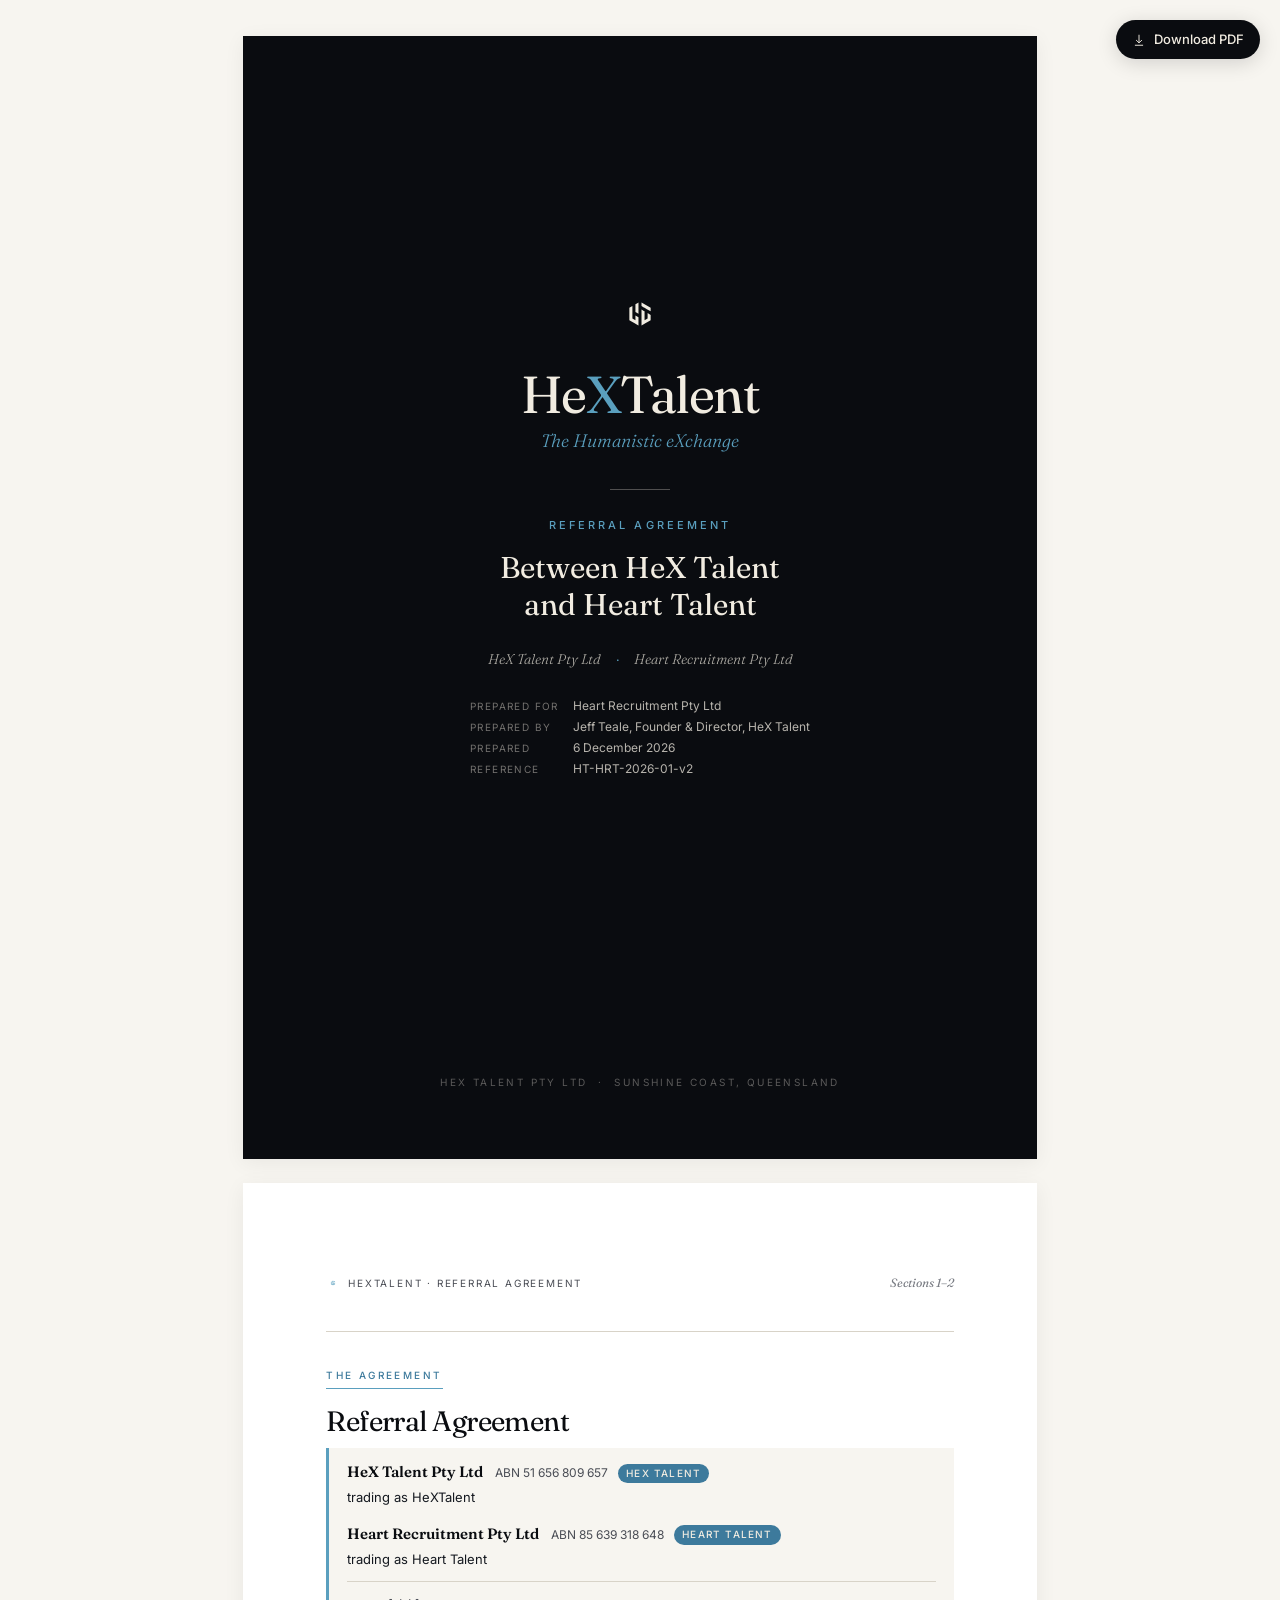
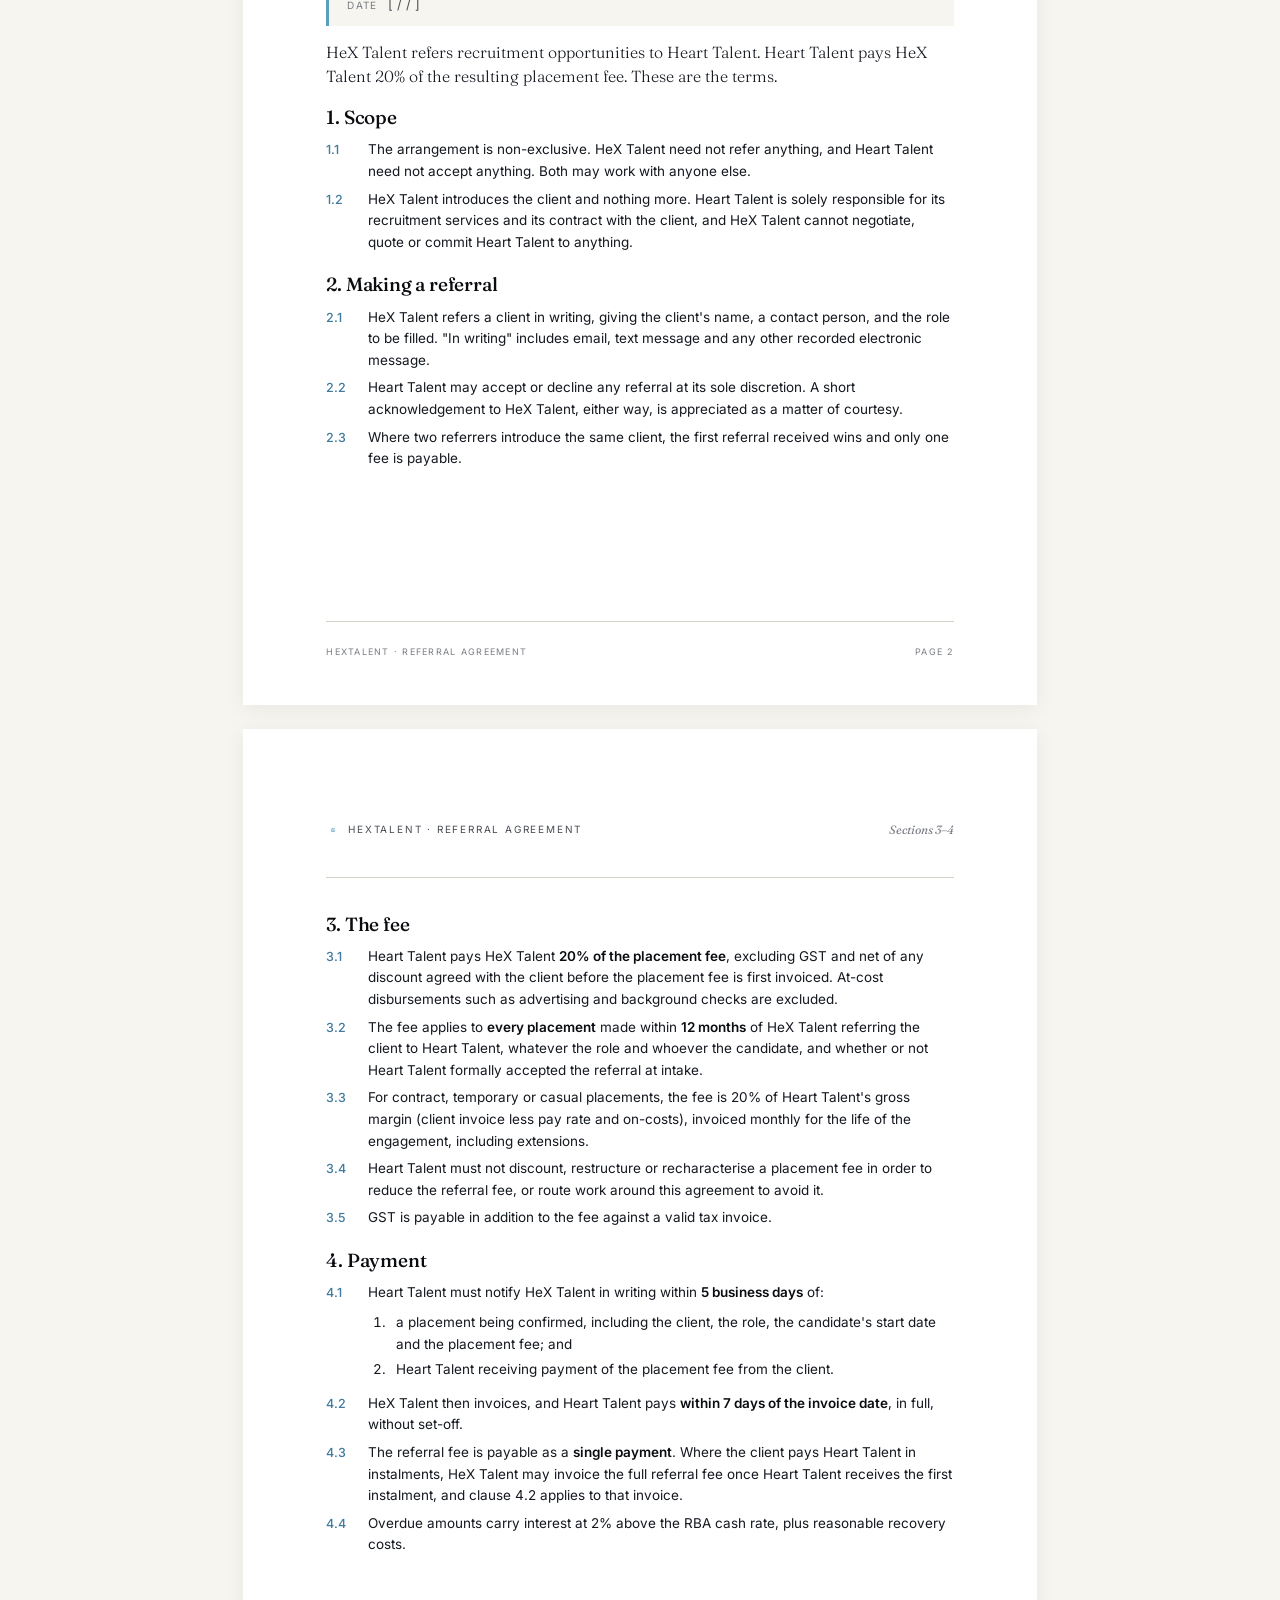
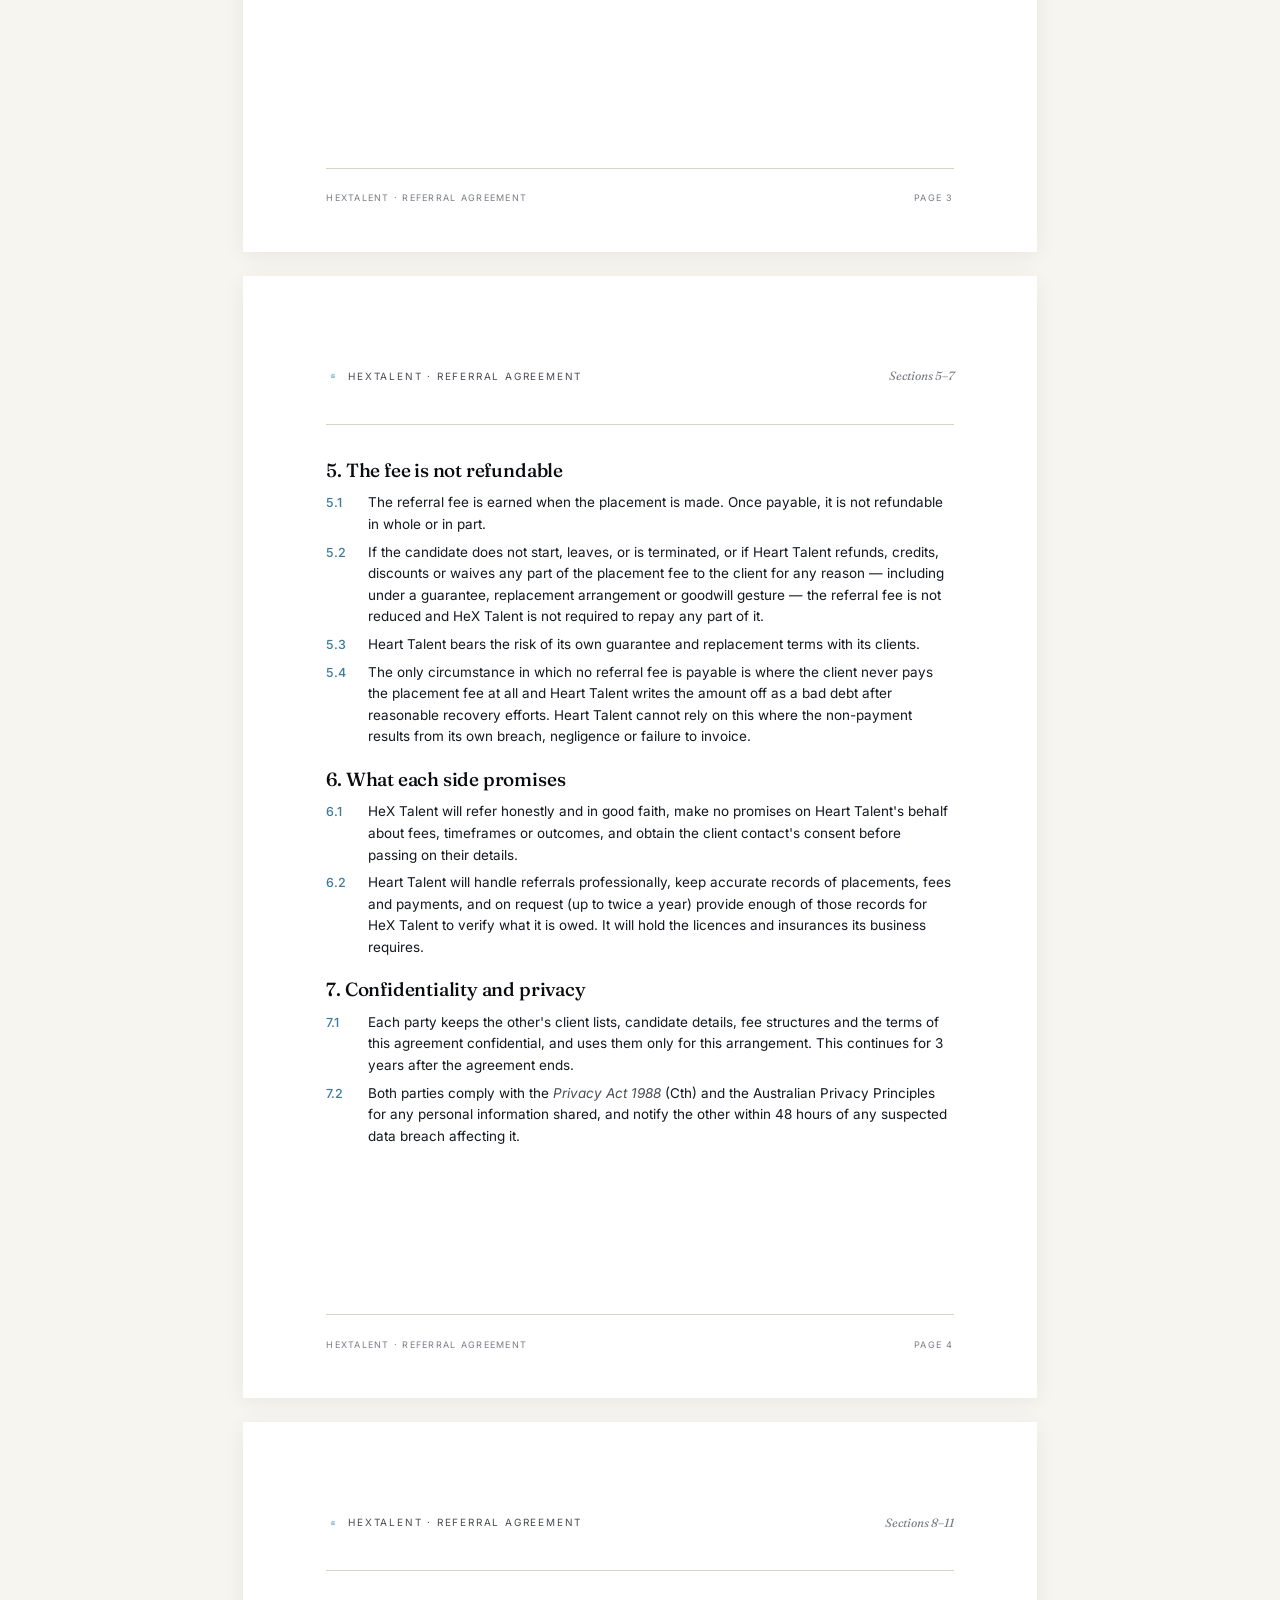
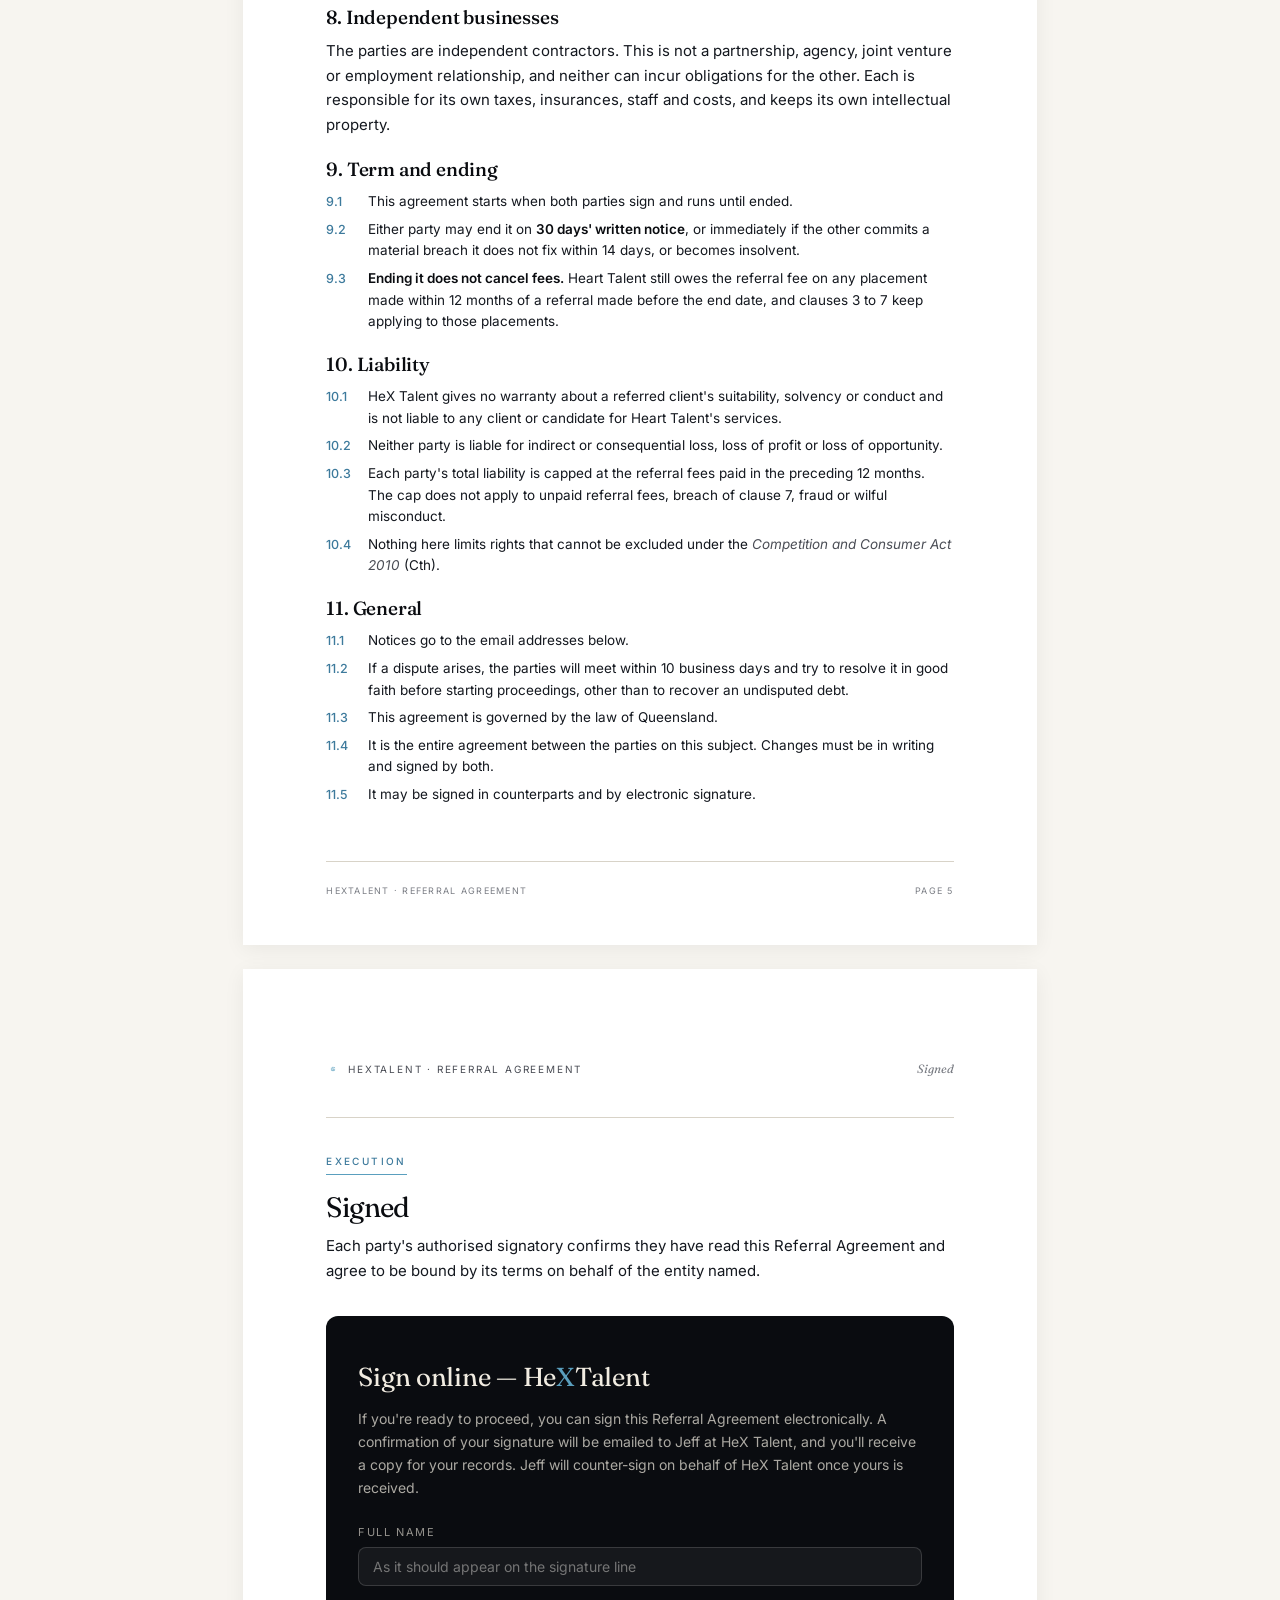
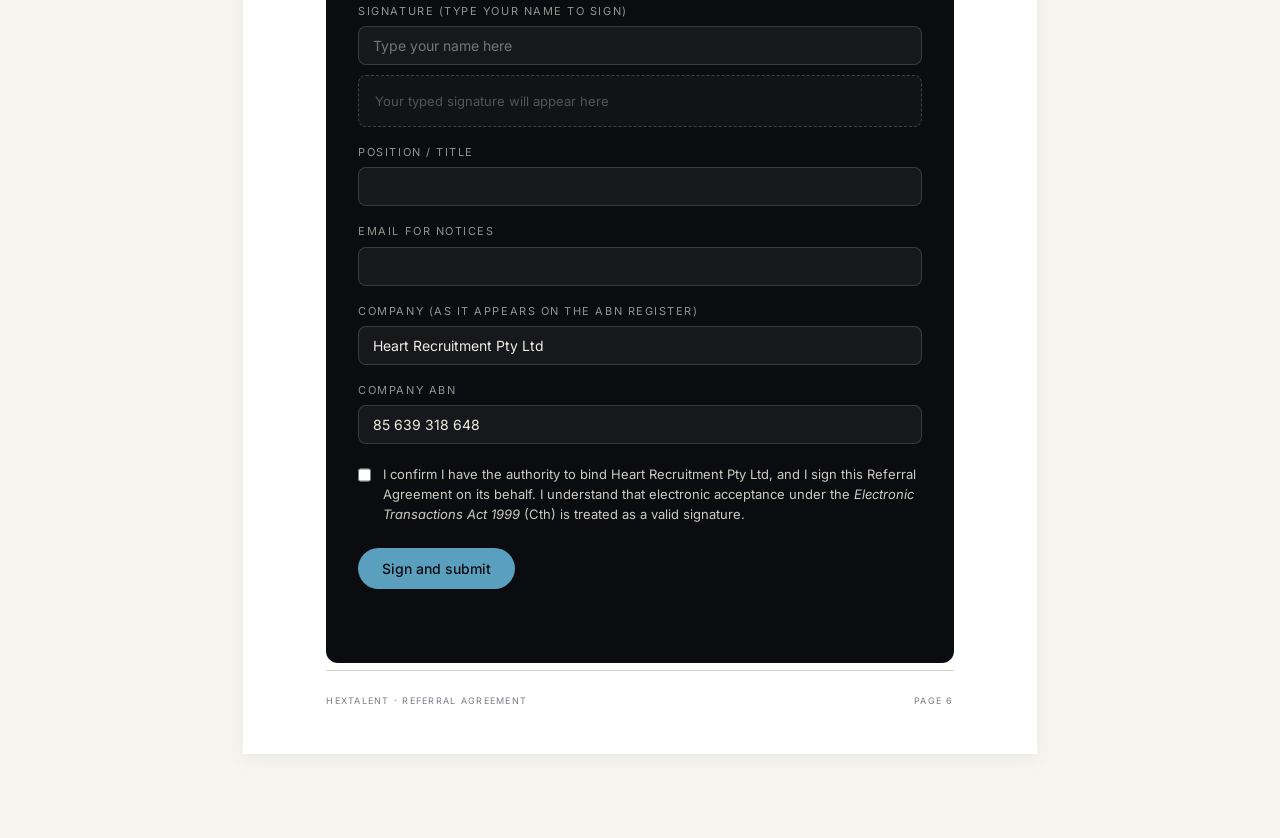
==== commit 67bc9d8b: "Heart Talent agreement v2 — simplify intake, decouple fee from acceptance Delete old clauses 2.2, 2." ====
--- a/partners/heart-talent-r9m2x4t8/index.html
+++ b/partners/heart-talent-r9m2x4t8/index.html
@@ -618,7 +618,7 @@
       <div><span class="lbl">Prepared for</span> Heart Recruitment Pty Ltd</div>
       <div><span class="lbl">Prepared by</span> Jeff Teale, Founder &amp; Director, HeX Talent</div>
       <div><span class="lbl">Prepared</span> <span data-today>—</span></div>
-      <div><span class="lbl">Reference</span> HT-HRT-2026-01</div>
+      <div><span class="lbl">Reference</span> HT-HRT-2026-01-v2</div>
     </div>
   </div>
   <div class="cover-footer">Hex Talent Pty Ltd &nbsp;·&nbsp; Sunshine Coast, Queensland</div>
@@ -663,10 +663,8 @@
 
   <h2 class="doc-h2">2. Making a referral</h2>
   <div class="clause"><div class="num">2.1</div><div class="body">HeX Talent refers a client in writing, giving the client's name, a contact person, and the role to be filled. "In writing" includes email, text message and any other recorded electronic message.</div></div>
-  <div class="clause"><div class="num">2.2</div><div class="body">Heart Talent must reply within <strong>5 business days</strong> of the referral being sent, and either accept the referral or reject it.</div></div>
-  <div class="clause"><div class="num">2.3</div><div class="body">Heart Talent may only reject a referral if the client is already its client (engaged within the last 12 months) or is already in a live sales process it can evidence from its CRM, or if it declines the client for a genuine commercial or compliance reason. It must provide that evidence within 5 business days.</div></div>
-  <div class="clause"><div class="num">2.4</div><div class="body">If Heart Talent does not reply within 5 business days, the referral is accepted.</div></div>
-  <div class="clause"><div class="num">2.5</div><div class="body">Where two referrers introduce the same client, the first referral received wins and only one fee is payable.</div></div>
+  <div class="clause"><div class="num">2.2</div><div class="body">Heart Talent may accept or decline any referral at its sole discretion. A short acknowledgement to HeX Talent, either way, is appreciated as a matter of courtesy.</div></div>
+  <div class="clause"><div class="num">2.3</div><div class="body">Where two referrers introduce the same client, the first referral received wins and only one fee is payable.</div></div>
 
   <div class="page__footer"><span>HeXTalent · Referral Agreement</span><span>Page 2</span></div>
 </section>
@@ -683,7 +681,7 @@
 
   <h2 class="doc-h2">3. The fee</h2>
   <div class="clause"><div class="num">3.1</div><div class="body">Heart Talent pays HeX Talent <strong>20% of the placement fee</strong>, excluding GST and net of any discount agreed with the client before the placement fee is first invoiced. At-cost disbursements such as advertising and background checks are excluded.</div></div>
-  <div class="clause"><div class="num">3.2</div><div class="body">The fee applies to <strong>every placement</strong> with an accepted client made within <strong>12 months</strong> of acceptance, whatever the role and whoever the candidate.</div></div>
+  <div class="clause"><div class="num">3.2</div><div class="body">The fee applies to <strong>every placement</strong> made within <strong>12 months</strong> of HeX Talent referring the client to Heart Talent, whatever the role and whoever the candidate, and whether or not Heart Talent formally accepted the referral at intake.</div></div>
   <div class="clause"><div class="num">3.3</div><div class="body">For contract, temporary or casual placements, the fee is 20% of Heart Talent's gross margin (client invoice less pay rate and on-costs), invoiced monthly for the life of the engagement, including extensions.</div></div>
   <div class="clause"><div class="num">3.4</div><div class="body">Heart Talent must not discount, restructure or recharacterise a placement fee in order to reduce the referral fee, or route work around this agreement to avoid it.</div></div>
   <div class="clause"><div class="num">3.5</div><div class="body">GST is payable in addition to the fee against a valid tax invoice.</div></div>
@@ -745,7 +743,7 @@
   <h2 class="doc-h2">9. Term and ending</h2>
   <div class="clause"><div class="num">9.1</div><div class="body">This agreement starts when both parties sign and runs until ended.</div></div>
   <div class="clause"><div class="num">9.2</div><div class="body">Either party may end it on <strong>30 days' written notice</strong>, or immediately if the other commits a material breach it does not fix within 14 days, or becomes insolvent.</div></div>
-  <div class="clause"><div class="num">9.3</div><div class="body"><strong>Ending it does not cancel fees.</strong> Heart Talent still owes the referral fee on any placement made within 12 months of a referral accepted before the end date, and clauses 3 to 7 keep applying to those placements.</div></div>
+  <div class="clause"><div class="num">9.3</div><div class="body"><strong>Ending it does not cancel fees.</strong> Heart Talent still owes the referral fee on any placement made within 12 months of a referral made before the end date, and clauses 3 to 7 keep applying to those placements.</div></div>
 
   <h2 class="doc-h2">10. Liability</h2>
   <div class="clause"><div class="num">10.1</div><div class="body">HeX Talent gives no warranty about a referred client's suitability, solvency or conduct and is not liable to any client or candidate for Heart Talent's services.</div></div>
@@ -891,7 +889,7 @@
       const company = form.company.value.trim();
       const abn = form.abn.value.trim();
       const agree = form.agree.checked;
-      const agreementRef = 'HT-HRT-2026-01';
+      const agreementRef = 'HT-HRT-2026-01-v2';
       const counterparty = 'Heart Recruitment Pty Ltd';
       const signedAt = new Date().toISOString();
 
